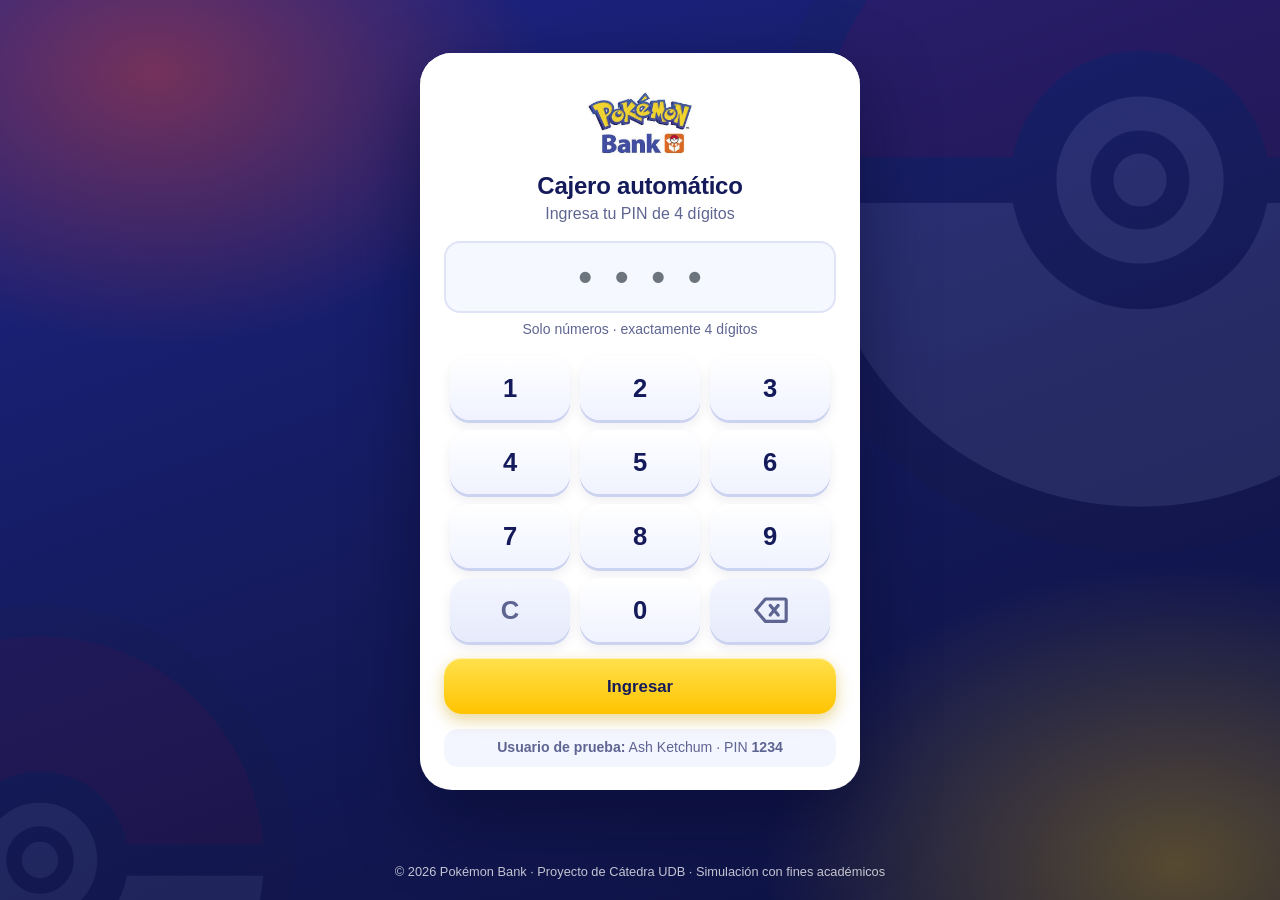
==== index.html @ ef5b15c3 "feat: estructura inicial del proyecto" ====
<!DOCTYPE html>
<html lang="es">
<head>
  <meta charset="utf-8">
  <meta name="viewport" content="width=device-width, initial-scale=1, shrink-to-fit=no, viewport-fit=cover">
  <meta name="description" content="Pokémon Bank - Simulador de cajero automático (ATM) en una sola página.">
  <meta name="theme-color" content="#161b5c">
  <title>Pokémon Bank | Cajero automático</title>

  <!-- Framework CSS: Bootstrap 4.6.2 (copia local en css/, sin depender de internet) -->
  <link rel="stylesheet" href="css/bootstrap.min.css">
  <!-- Estilos propios -->
  <link rel="stylesheet" href="css/styles.css">
  <link rel="icon" type="image/svg+xml" href="images/pokeball.svg">
</head>
<body data-view="login">

  <!-- Iconos (sprite SVG): se reutilizan con <use href="#i-..."> y heredan el color del texto -->
  <svg width="0" height="0" style="position:absolute" aria-hidden="true" focusable="false">
    <defs>
      <symbol id="i-dep" viewBox="0 0 24 24"><path d="M12 3v11M8 10l4 4 4-4"/><path d="M4 15v3a3 3 0 0 0 3 3h10a3 3 0 0 0 3-3v-3"/></symbol>
      <symbol id="i-ret" viewBox="0 0 24 24"><path d="M12 15V4M8 8l4-4 4 4"/><path d="M4 15v3a3 3 0 0 0 3 3h10a3 3 0 0 0 3-3v-3"/></symbol>
      <symbol id="i-sal" viewBox="0 0 24 24"><rect x="3" y="6" width="18" height="13" rx="3"/><path d="M3 10h18M7 15h3"/></symbol>
      <symbol id="i-pag" viewBox="0 0 24 24"><path d="M13 2 4 14h7l-1 8 9-12h-7z"/></symbol>
      <symbol id="i-luz" viewBox="0 0 24 24"><path d="M13 2 4 14h7l-1 8 9-12h-7z"/></symbol>
      <symbol id="i-net" viewBox="0 0 24 24"><path d="M2 9a15 15 0 0 1 20 0M5 12.5a10 10 0 0 1 14 0M8.5 16a5 5 0 0 1 7 0"/><circle cx="12" cy="19.5" r="1" fill="currentColor"/></symbol>
      <symbol id="i-tel" viewBox="0 0 24 24"><rect x="7" y="2" width="10" height="20" rx="2.5"/><path d="M11 18h2"/></symbol>
      <symbol id="i-agua" viewBox="0 0 24 24"><path d="M12 2.5S5 10 5 14.5a7 7 0 0 0 14 0C19 10 12 2.5 12 2.5z"/></symbol>
      <symbol id="i-home" viewBox="0 0 24 24"><path d="M3 11 12 3l9 8"/><path d="M5 10v10h5v-6h4v6h5V10"/></symbol>
      <symbol id="i-his" viewBox="0 0 24 24"><path d="M3 12a9 9 0 1 0 3-6.7L3 8"/><path d="M3 3v5h5M12 7v5l3 2"/></symbol>
      <symbol id="i-gra" viewBox="0 0 24 24"><path d="M21 12A9 9 0 1 1 12 3v9z"/><path d="M15 3.5A9 9 0 0 1 20.5 9H15z"/></symbol>
      <symbol id="i-out" viewBox="0 0 24 24"><path d="M9 4H6a2 2 0 0 0-2 2v12a2 2 0 0 0 2 2h3"/><path d="M16 8l4 4-4 4M20 12H9"/></symbol>
      <symbol id="i-back" viewBox="0 0 24 24"><path d="M19 12H5M11 6l-6 6 6 6"/></symbol>
      <symbol id="i-del" viewBox="0 0 24 24"><path d="M21 5H9l-6 7 6 7h12a1 1 0 0 0 1-1V6a1 1 0 0 0-1-1z"/><path d="m12 9 5 6m0-6-5 6"/></symbol>
      <symbol id="i-ok" viewBox="0 0 24 24"><path d="m5 12.5 4.5 4.5L19 7.5"/></symbol>
      <symbol id="i-lock" viewBox="0 0 24 24"><rect x="5" y="11" width="14" height="10" rx="2.5"/><path d="M8 11V8a4 4 0 0 1 8 0v3"/></symbol>
    </defs>
  </svg>

  <!-- =====================================================================
       APLICACIÓN DE UNA SOLA PÁGINA
       js/main.js muestra una vista según el enlace (#...) y exige el PIN.
       ===================================================================== -->

  <!-- ================= PANTALLA 1: LOGIN ================= -->
  <section id="login" class="pk-login-view" aria-label="Inicio de sesión">
    <main class="container pk-login-wrap">
      <section class="pk-login-card" aria-labelledby="titulo-login">
        <header class="pk-login-head">
          <img src="images/logo-pokemon-bank.png" alt="Logotipo de Pokémon Bank">
          <h1 id="titulo-login">Cajero automático</h1>
          <p id="login-msg">Ingresa tu PIN de 4 dígitos</p>
        </header>

        <form class="pk-login-form" id="form-login" action="#acciones" method="post" autocomplete="off" novalidate>
          <label class="sr-only" for="pin">PIN de seguridad</label>
          <input type="password" id="pin" class="form-control pk-pin" inputmode="none"
                 pattern="[0-9]{4}" minlength="4" maxlength="4" placeholder="••••"
                 autocomplete="off" required aria-describedby="pin-error ayuda-pin">
          <small id="ayuda-pin" class="pk-help">Solo números · exactamente 4 dígitos</small>
          <div id="pin-error" class="pk-error" role="alert" hidden></div>

          <div class="pk-keypad" data-for="pin" data-dot="0" aria-label="Teclado numérico"></div>

          <button type="submit" id="btn-login" class="btn pk-btn pk-btn-yellow btn-block">Ingresar</button>

          <p class="pk-demo"><strong>Usuario de prueba:</strong> Ash Ketchum · PIN <strong>1234</strong></p>
        </form>
      </section>
    </main>
    <footer class="pk-footer">© 2026 Pokémon Bank · Proyecto de Cátedra UDB · Simulación con fines académicos</footer>
  </section>

  <!-- ================= APLICACIÓN (tras iniciar sesión) ================= -->
  <div class="pk-app" id="app" hidden>

    <!-- Panel lateral (escritorio) -->
    <aside class="pk-sidebar d-none d-lg-flex" aria-label="Panel de navegación">
      <a class="pk-side-brand" href="#acciones">
        <img src="images/pokeball.svg" alt="">
        <span>Pokémon Bank</span>
      </a>
      <div class="pk-side-user">
        <div class="pk-avatar" aria-hidden="true">AK</div>
        <div><strong>Ash Ketchum</strong><small>PKB-2026-000151</small></div>
      </div>
      <nav class="pk-side-nav" aria-label="Secciones">
        <a href="#acciones" data-nav="acciones"><svg class="pk-i"><use href="#i-home"/></svg>Inicio</a>
        <a href="#historial" data-nav="historial"><svg class="pk-i"><use href="#i-his"/></svg>Historial</a>
        <a href="#grafico" data-nav="grafico"><svg class="pk-i"><use href="#i-gra"/></svg>Gráfico</a>
        <a href="#login" class="pk-side-exit"><svg class="pk-i"><use href="#i-out"/></svg>Salir</a>
      </nav>
    </aside>

    <!-- Barra superior (móvil y tableta) -->
    <header class="pk-topbar d-flex d-lg-none">
      <img src="images/pokeball.svg" alt="">
      <div><strong>Ash Ketchum</strong><small>PKB-2026-000151</small></div>
    </header>

    <!-- ===== Contenido ===== -->
    <main class="pk-content">

      <!-- PANTALLA 2: ACCIONES -->
      <section id="acciones" class="view" aria-labelledby="t-acciones">
        <article class="pk-hero" aria-label="Datos de la cuenta">
          <div class="pk-hero-top">
            <span class="pk-chip-card" aria-hidden="true"></span>
            <span class="pk-hero-tag">Cuenta de ahorro</span>
          </div>
          <small>Bienvenido a tu cajero</small>
          <h1 id="t-acciones">Ash Ketchum</h1>
          <div class="pk-acct">N.º de cuenta <span>PKB-2026-000151</span></div>
        </article>

        <h2 class="pk-h2">¿Qué deseas hacer?</h2>
        <section class="row pk-grid" aria-label="Transacciones disponibles">
          <div class="col-6 col-lg-3">
            <a class="pk-tile t-dep" href="#deposito"><span class="pk-tile-ico"><svg class="pk-i"><use href="#i-dep"/></svg></span><b>Depositar</b><small>Agrega dinero</small></a>
          </div>
          <div class="col-6 col-lg-3">
            <a class="pk-tile t-ret" href="#retiro"><span class="pk-tile-ico"><svg class="pk-i"><use href="#i-ret"/></svg></span><b>Retirar</b><small>Efectivo al instante</small></a>
          </div>
          <div class="col-6 col-lg-3">
            <a class="pk-tile t-sal" href="#saldo" data-consulta><span class="pk-tile-ico"><svg class="pk-i"><use href="#i-sal"/></svg></span><b>Mi saldo</b><small>Dinero disponible</small></a>
          </div>
          <div class="col-6 col-lg-3">
            <a class="pk-tile t-pag" href="#servicios"><span class="pk-tile-ico"><svg class="pk-i"><use href="#i-pag"/></svg></span><b>Pagar servicios</b><small>Luz, agua, internet…</small></a>
          </div>
        </section>

        <section class="pk-quick card" aria-label="Retiro rápido">
          <div class="pk-quick-head"><b>Retiro rápido</b><small>Un toque y confirmas</small></div>
          <div class="pk-quick-btns">
            <button type="button" class="btn pk-pill" data-rapido="20">$20</button>
            <button type="button" class="btn pk-pill" data-rapido="40">$40</button>
            <button type="button" class="btn pk-pill" data-rapido="100">$100</button>
          </div>
        </section>

        <a class="pk-last card" href="#historial" id="ultimo" aria-label="Ver historial de transacciones"></a>

        <div class="text-center mt-4 d-none d-lg-block">
          <a class="btn pk-btn pk-btn-danger" href="#login">Salir de la sesión</a>
        </div>
      </section>

      <!-- PANTALLA: DEPÓSITO -->
      <section id="deposito" class="view" aria-labelledby="t-deposito">
        <header class="pk-flow-head t-dep">
          <a href="#acciones" class="pk-back" aria-label="Volver al inicio"><svg class="pk-i"><use href="#i-back"/></svg></a>
          <span class="pk-tile-ico"><svg class="pk-i"><use href="#i-dep"/></svg></span>
          <div><h1 id="t-deposito">Depósito</h1><p>¿Cuánto deseas depositar?</p></div>
        </header>
        <form class="pk-flow-body" id="form-deposito" action="#acciones" method="post" novalidate>
          <label class="pk-label" for="monto-deposito">Monto a depositar</label>
          <div class="pk-display"><span>$</span>
            <input type="text" id="monto-deposito" name="monto" class="form-control" inputmode="none" autocomplete="off"
                   pattern="[0-9]{1,4}(\.[0-9]{1,2})?" placeholder="0.00" required aria-describedby="ayuda-dep">
          </div>
          <small id="ayuda-dep" class="pk-help pk-help-left">Máximo por operación: $5,000.00</small>
          <div class="pk-add" aria-label="Sumar monto rápido">
            <button type="button" class="btn pk-pill" data-suma="20">+ $20</button>
            <button type="button" class="btn pk-pill" data-suma="50">+ $50</button>
            <button type="button" class="btn pk-pill" data-suma="100">+ $100</button>
            <button type="button" class="btn pk-pill" data-suma="500">+ $500</button>
          </div>
          <div class="pk-keypad" data-for="monto-deposito" aria-label="Teclado numérico"></div>
          <div class="pk-flow-foot">
            <a href="#acciones" class="btn pk-btn pk-btn-light">Cancelar</a>
            <button type="submit" class="btn pk-btn pk-btn-primary">Continuar</button>
          </div>
        </form>
      </section>

      <!-- PANTALLA: RETIRO -->
      <section id="retiro" class="view" aria-labelledby="t-retiro">
        <header class="pk-flow-head t-ret">
          <a href="#acciones" class="pk-back" aria-label="Volver al inicio"><svg class="pk-i"><use href="#i-back"/></svg></a>
          <span class="pk-tile-ico"><svg class="pk-i"><use href="#i-ret"/></svg></span>
          <div><h1 id="t-retiro">Retiro</h1><p>Toca el monto que necesitas</p></div>
        </header>
        <form class="pk-flow-body" id="form-retiro" action="#acciones" method="post" novalidate>
          <div class="pk-amounts" role="group" aria-label="Montos rápidos">
            <button type="button" class="btn pk-amount-btn" data-rapido="20">$20</button>
            <button type="button" class="btn pk-amount-btn" data-rapido="40">$40</button>
            <button type="button" class="btn pk-amount-btn" data-rapido="60">$60</button>
            <button type="button" class="btn pk-amount-btn" data-rapido="100">$100</button>
            <button type="button" class="btn pk-amount-btn" data-rapido="200">$200</button>
            <button type="button" class="btn pk-amount-btn" data-rapido="500">$500</button>
          </div>
          <p class="pk-limit">Disponible hoy para retirar: <b id="disp-hoy">$500.00</b> <span>(límite diario $500.00)</span></p>

          <button type="button" class="btn pk-btn pk-btn-light btn-block" id="btn-otro" aria-expanded="false" aria-controls="otro-monto">Otro monto</button>
          <div id="otro-monto" hidden>
            <label class="pk-label" for="monto-retiro">Escribe el monto</label>
            <div class="pk-display"><span>$</span>
              <input type="text" id="monto-retiro" name="monto" class="form-control" inputmode="none" autocomplete="off"
                     pattern="[0-9]{1,3}" placeholder="0" aria-describedby="ayuda-ret">
            </div>
            <small id="ayuda-ret" class="pk-help pk-help-left">Múltiplos de $5</small>
            <div class="pk-keypad" data-for="monto-retiro" data-dot="0" aria-label="Teclado numérico"></div>
            <div class="pk-flow-foot">
              <a href="#acciones" class="btn pk-btn pk-btn-light">Cancelar</a>
              <button type="submit" class="btn pk-btn pk-btn-primary">Continuar</button>
            </div>
          </div>
          <div class="pk-flow-foot" id="foot-ret">
            <a href="#acciones" class="btn pk-btn pk-btn-light btn-block">Cancelar</a>
          </div>
        </form>
      </section>

      <!-- PANTALLA: CONSULTA DE SALDO -->
      <section id="saldo" class="view" aria-labelledby="t-saldo">
        <header class="pk-flow-head t-sal">
          <a href="#acciones" class="pk-back" aria-label="Volver al inicio"><svg class="pk-i"><use href="#i-back"/></svg></a>
          <span class="pk-tile-ico"><svg class="pk-i"><use href="#i-sal"/></svg></span>
          <div><h1 id="t-saldo">Consulta de saldo</h1><p>Tu dinero disponible</p></div>
        </header>
        <div class="pk-flow-body">
          <div class="pk-balance">
            <small>Saldo disponible</small>
            <div class="pk-amount" data-saldo></div>
          </div>
          <ul class="pk-info-list">
            <li><span>Titular</span><span>Ash Ketchum</span></li>
            <li><span>N.º de cuenta</span><span>PKB-2026-000151</span></li>
            <li><span>Tipo de cuenta</span><span>Ahorro</span></li>
            <li><span>Fecha de consulta</span><span id="fecha-saldo"></span></li>
          </ul>
          <div class="pk-flow-foot"><a href="#acciones" class="btn pk-btn pk-btn-primary btn-block">Aceptar</a></div>
        </div>
      </section>

      <!-- PANTALLA: PAGO DE SERVICIOS -->
      <section id="servicios" class="view" aria-labelledby="t-servicios">
        <header class="pk-flow-head t-pag">
          <a href="#acciones" class="pk-back" aria-label="Volver al inicio"><svg class="pk-i"><use href="#i-back"/></svg></a>
          <span class="pk-tile-ico"><svg class="pk-i"><use href="#i-pag"/></svg></span>
          <div><h1 id="t-servicios">Pago de servicios</h1><p>Elige qué deseas pagar</p></div>
        </header>
        <form class="pk-flow-body" id="form-servicios" action="#acciones" method="post" novalidate>
          <div class="pk-services" role="radiogroup" aria-label="Servicio">
            <input type="radio" name="servicio" id="s-luz" value="energia"><label for="s-luz"><svg class="pk-i"><use href="#i-luz"/></svg>Energía eléctrica</label>
            <input type="radio" name="servicio" id="s-net" value="internet"><label for="s-net"><svg class="pk-i"><use href="#i-net"/></svg>Internet</label>
            <input type="radio" name="servicio" id="s-tel" value="telefonia"><label for="s-tel"><svg class="pk-i"><use href="#i-tel"/></svg>Telefonía</label>
            <input type="radio" name="servicio" id="s-agua" value="agua"><label for="s-agua"><svg class="pk-i"><use href="#i-agua"/></svg>Agua potable</label>
          </div>

          <div class="row">
            <div class="col-md-6">
              <label class="pk-label" for="contrato">N.º de contrato o cliente</label>
              <input type="text" id="contrato" name="contrato" class="form-control pk-input" inputmode="none" maxlength="12"
                     pattern="[0-9]{6,12}" placeholder="Ej. 123456789" autocomplete="off" data-pad aria-describedby="ayuda-con">
              <small id="ayuda-con" class="pk-help pk-help-left">Entre 6 y 12 dígitos</small>
            </div>
            <div class="col-md-6">
              <label class="pk-label" for="monto-servicio">Monto a pagar</label>
              <div class="pk-display pk-display-sm"><span>$</span>
                <input type="text" id="monto-servicio" name="monto" class="form-control" inputmode="none" autocomplete="off"
                       pattern="[0-9]{1,4}(\.[0-9]{1,2})?" placeholder="0.00" data-pad>
              </div>
            </div>
          </div>

          <div class="pk-keypad" id="pad-servicios" data-for="contrato" aria-label="Teclado numérico"></div>
          <div class="pk-flow-foot">
            <a href="#acciones" class="btn pk-btn pk-btn-light">Cancelar</a>
            <button type="submit" class="btn pk-btn pk-btn-primary">Continuar</button>
          </div>
        </form>
      </section>

      <!-- PANTALLA 3: HISTORIAL -->
      <section id="historial" class="view" aria-labelledby="t-historial">
        <header class="mb-3">
          <h1 id="t-historial" class="pk-title">Historial de transacciones</h1>
          <p class="text-muted mb-0">Todas las operaciones de tu cuenta, de la más reciente a la más antigua</p>
        </header>

        <section class="row pk-stats" aria-label="Resumen por tipo de transacción">
          <div class="col-6 col-md-3"><div class="pk-stat dep"><small>Depósitos</small><strong>$0.00</strong><span>0 transacciones</span></div></div>
          <div class="col-6 col-md-3"><div class="pk-stat ret"><small>Retiros</small><strong>$0.00</strong><span>0 transacciones</span></div></div>
          <div class="col-6 col-md-3"><div class="pk-stat pag"><small>Pago de servicios</small><strong>$0.00</strong><span>0 transacciones</span></div></div>
          <div class="col-6 col-md-3"><div class="pk-stat sal"><small>Consultas de saldo</small><strong>0</strong><span>Sin movimiento de dinero</span></div></div>
        </section>

        <section class="card pk-panel" aria-label="Listado de transacciones">
          <div class="pk-filters" role="group" aria-label="Filtrar por tipo">
            <button type="button" class="btn pk-pill active" data-filtro="all" aria-pressed="true">Todas</button>
            <button type="button" class="btn pk-pill" data-filtro="dep" aria-pressed="false">Depósitos</button>
            <button type="button" class="btn pk-pill" data-filtro="ret" aria-pressed="false">Retiros</button>
            <button type="button" class="btn pk-pill" data-filtro="pag" aria-pressed="false">Servicios</button>
            <button type="button" class="btn pk-pill" data-filtro="sal" aria-pressed="false">Consultas</button>
          </div>
          <ul class="pk-txlist" id="lista-tx" aria-live="polite"></ul>
          <button type="button" class="btn pk-btn pk-btn-light btn-block" id="btn-mas" hidden>Ver más</button>
        </section>

        <div class="pk-actions">
          <button type="button" id="btn-reset" class="btn pk-btn pk-btn-light">Restablecer datos de prueba</button>
          <a class="btn pk-btn pk-btn-primary" href="#grafico">Ver gráfico</a>
        </div>
      </section>

      <!-- PANTALLA 4: GRÁFICO -->
      <section id="grafico" class="view" aria-labelledby="t-grafico">
        <header class="mb-3">
          <h1 id="t-grafico" class="pk-title">Análisis de transacciones</h1>
          <p class="text-muted mb-0">Tus operaciones por tipo</p>
        </header>

        <div class="row">
          <div class="col-lg-6 mb-3">
            <section class="card pk-panel h-100" aria-labelledby="g1">
              <h2 id="g1" class="pk-h2">Transacciones por tipo</h2>
              <div class="pk-donut-wrap">
                <div class="pk-donut" data-total="0" role="img" aria-label="Gráfico de dona"></div>
                <ul class="pk-legend">
                  <li><i class="c-dep"></i> Depósitos <em></em></li>
                  <li><i class="c-ret"></i> Retiros <em></em></li>
                  <li><i class="c-pag"></i> Pago de servicios <em></em></li>
                  <li><i class="c-sal"></i> Consultas de saldo <em></em></li>
                </ul>
              </div>
            </section>
          </div>

          <div class="col-lg-6 mb-3">
            <section class="card pk-panel h-100" aria-labelledby="g2">
              <h2 id="g2" class="pk-h2">Monto acumulado por tipo</h2>
              <div class="pk-bar-row"><div class="pk-bar-label"><span>Depósitos</span><span></span></div><div class="pk-bar-track"><div class="pk-bar-fill dep"></div></div></div>
              <div class="pk-bar-row"><div class="pk-bar-label"><span>Retiros</span><span></span></div><div class="pk-bar-track"><div class="pk-bar-fill ret"></div></div></div>
              <div class="pk-bar-row"><div class="pk-bar-label"><span>Pago de servicios</span><span></span></div><div class="pk-bar-track"><div class="pk-bar-fill pag"></div></div></div>
              <ul class="pk-info-list mb-0" id="resumen-graf">
                <li><span>Total ingresado</span><span class="pk-in"></span></li>
                <li><span>Total egresado</span><span class="pk-out"></span></li>
                <li><span>Saldo actual</span><span></span></li>
              </ul>
            </section>
          </div>
        </div>
      </section>

      <footer class="pk-footer">© 2026 Pokémon Bank · Proyecto de Cátedra UDB · Simulación con fines académicos</footer>
    </main>

    <!-- Barra inferior tipo kiosco (móvil y tableta) -->
    <nav class="pk-tabbar d-lg-none" aria-label="Secciones">
      <a href="#acciones" data-nav="acciones"><span class="pk-tab-ico"><svg class="pk-i"><use href="#i-home"/></svg></span><em>Inicio</em></a>
      <a href="#historial" data-nav="historial"><span class="pk-tab-ico"><svg class="pk-i"><use href="#i-his"/></svg></span><em>Historial</em></a>
      <a href="#grafico" data-nav="grafico"><span class="pk-tab-ico"><svg class="pk-i"><use href="#i-gra"/></svg></span><em>Gráfico</em></a>
      <a href="#login" class="pk-tab-exit"><span class="pk-tab-ico"><svg class="pk-i"><use href="#i-out"/></svg></span><em>Salir</em></a>
    </nav>
  </div>

  <!-- Confirmación y comprobante -->
  <div id="pk-sheet" class="pk-sheet" role="dialog" aria-modal="true" aria-live="assertive" hidden>
    <div class="pk-sheet-card" id="pk-sheet-body"></div>
  </div>

  <div id="pk-toast" class="pk-toast" role="status" aria-live="polite"></div>

  <script src="js/main.js"></script>
</body>
</html>
---- css/styles.css ----
/* ==========================================================================
   Pokémon Bank - Simulador de Cajero Automático (ATM)
   Universidad Don Bosco - Lenguajes Interpretados en el Cliente
   Proyecto de Cátedra (HTML5 + CSS3 + Bootstrap 4)

   Bootstrap 4 aporta la rejilla responsive (container, row, col-*), los
   botones (btn), tarjetas (card), formularios (form-control) y utilidades
   (d-flex, d-lg-none...). Aquí se define la identidad visual de la marca:
   interfaz estilo kiosco con botones grandes, teclado en pantalla y barra
   inferior en móviles.
   ========================================================================== */

/* ---------- 1. Variables de diseño ---------- */
:root {
  --pk-navy: #141a5a;
  --pk-indigo: #232f9a;
  --pk-blue: #3d5bd9;
  --pk-yellow: #ffcb05;
  --pk-gold: #c79a00;
  --pk-red: #e0442f;
  --pk-bg: #eef1fb;
  --pk-surface: #ffffff;
  --pk-text: #1b2050;
  --pk-muted: #5e6591;
  --pk-line: #dfe3f6;

  /* Un color por tipo de transacción (tiles, historial y gráficos) */
  --c-dep: #12a874;
  --c-ret: #e0442f;
  --c-pag: #3d5bd9;
  --c-sal: #f59e0b;
  --g-dep: linear-gradient(145deg, #14b583 0%, #0a7d58 100%);
  --g-ret: linear-gradient(145deg, #f0604a 0%, #b8260f 100%);
  --g-pag: linear-gradient(145deg, #5373f0 0%, #2a3db5 100%);
  --g-sal: linear-gradient(145deg, #ffc233 0%, #f08a0a 100%);
  --g-brand: linear-gradient(160deg, #1d2486 0%, #141a5a 55%, #0d1140 100%);

  --pk-radius: 24px;
  --pk-shadow: 0 1px 2px rgba(20, 26, 90, .06), 0 10px 28px rgba(20, 26, 90, .10);
}

/* ---------- 2. Base ---------- */
*, *::before, *::after { box-sizing: border-box; }
html { scroll-behavior: smooth; }

body {
  margin: 0;
  font-family: "Segoe UI", Roboto, "Helvetica Neue", Arial, sans-serif;
  color: var(--pk-text);
  background:
    radial-gradient(900px 500px at 100% -10%, rgba(255, 203, 5, .16), transparent 60%),
    radial-gradient(800px 500px at -10% 110%, rgba(61, 91, 217, .14), transparent 60%),
    var(--pk-bg);
  min-height: 100vh;
  font-variant-numeric: tabular-nums;
  -webkit-tap-highlight-color: transparent;
}

h1, h2, h3, h4, h5, h6 { color: var(--pk-navy); font-weight: 800; letter-spacing: -.01em; }
a { color: var(--pk-blue); }
a:hover { color: var(--pk-navy); }
button { cursor: pointer; }

:focus-visible { outline: 3px solid var(--pk-yellow); outline-offset: 2px; box-shadow: 0 0 0 5px rgba(20, 26, 90, .55); }

.pk-i { width: 1.5em; height: 1.5em; fill: none; stroke: currentColor; stroke-width: 2; stroke-linecap: round; stroke-linejoin: round; flex: none; }
.pk-in { color: #0a7d58; }
.pk-out { color: #c0321f; }
.pk-zero { color: var(--pk-muted); }
.pk-title { font-size: 1.6rem; margin-bottom: .15rem; }
.pk-h2 { font-size: 1.1rem; margin: 1.5rem 0 .8rem; }

/* ---------- 3. Botones (sobre .btn de Bootstrap) ---------- */
.pk-btn {
  min-height: 56px; padding: .6rem 1.5rem;
  display: inline-flex; align-items: center; justify-content: center; gap: .5rem;
  border: 0; border-radius: 18px;
  font-size: 1.05rem; font-weight: 700; text-decoration: none;
  transition: transform .12s, box-shadow .12s, filter .12s;
}
.pk-btn:hover { transform: translateY(-2px); text-decoration: none; }
.pk-btn:active { transform: scale(.97); }
.pk-btn-block { display: flex; width: 100%; }
.pk-btn-primary { color: #fff; background: var(--g-pag); box-shadow: 0 6px 16px rgba(42, 61, 181, .35), inset 0 1px 0 rgba(255, 255, 255, .3); }
.pk-btn-primary:hover { color: #fff; filter: brightness(1.08); }
.pk-btn-yellow { color: var(--pk-navy); background: linear-gradient(180deg, #ffe14d, #ffc400); box-shadow: 0 6px 16px rgba(199, 154, 0, .4), inset 0 1px 0 rgba(255, 255, 255, .6); }
.pk-btn-yellow:hover { color: var(--pk-navy); filter: brightness(1.04); }
.pk-btn-danger { color: #fff; background: var(--g-ret); box-shadow: 0 6px 16px rgba(184, 38, 15, .3), inset 0 1px 0 rgba(255, 255, 255, .25); }
.pk-btn-danger:hover { color: #fff; filter: brightness(1.08); }
.pk-btn-light { color: var(--pk-navy); background: #fff; border: 2px solid var(--pk-line); }
.pk-btn-light:hover { color: var(--pk-navy); border-color: var(--pk-blue); }
.pk-btn:disabled { opacity: .5; transform: none; }

/* Botón en forma de píldora (filtros, atajos) */
.pk-pill {
  min-height: 46px; padding: .4rem 1.1rem; border-radius: 999px;
  color: var(--pk-navy); font-weight: 700; background: #fff; border: 2px solid var(--pk-line);
  transition: background .15s, border-color .15s, transform .1s;
}
.pk-pill:hover { border-color: var(--pk-blue); }
.pk-pill:active { transform: scale(.96); }
.pk-pill.active { background: linear-gradient(180deg, #ffe14d, #ffc400); border-color: var(--pk-gold); }

/* ---------- 4. Formularios y teclado en pantalla ---------- */
.pk-label { display: block; margin: 1rem 0 .35rem; font-size: .8rem; font-weight: 800; letter-spacing: .06em; text-transform: uppercase; color: var(--pk-muted); }
.pk-field { margin-bottom: 1rem; }
.pk-help { display: block; margin: .4rem 0 0; text-align: center; color: var(--pk-muted); }
.pk-help-left { text-align: left; }
.pk-error { margin-top: .75rem; padding: .65rem .9rem; border-radius: 14px; text-align: center; font-weight: 700; color: #9a1f0d; background: #ffe9e5; border: 1px solid #f6b9ae; }
.form-control { height: 56px; border: 2px solid var(--pk-line); border-radius: 16px; background: #f6f8ff; font-size: 1.1rem; }
.form-control:focus { background: #fff; border-color: var(--pk-blue); box-shadow: 0 0 0 4px rgba(61, 91, 217, .2); }
.pk-input { letter-spacing: .08em; }

.pk-pin { height: 72px; text-align: center; font-size: 2.4rem; font-weight: 800; letter-spacing: .6em; text-indent: .6em; }

/* Monto grande */
.pk-display { display: flex; align-items: center; gap: .4rem; padding: .35rem 1.2rem; border-radius: 22px; background: linear-gradient(180deg, #f6f8ff, #eaeefc); border: 2px solid var(--pk-line); }
.pk-display span { font-size: 2rem; font-weight: 800; color: var(--pk-blue); }
.pk-display .form-control { height: 72px; border: 0; background: transparent; box-shadow: none; padding: 0; font-size: 2.8rem; font-weight: 800; color: var(--pk-navy); }
.pk-display:focus-within { border-color: var(--pk-blue); box-shadow: 0 0 0 4px rgba(61, 91, 217, .2); }
.pk-display-sm .form-control { height: 56px; font-size: 1.8rem; }
.pk-display-sm { padding: .1rem 1rem; border-radius: 16px; }
.pk-display-sm span { font-size: 1.4rem; }

.pk-keypad { display: grid; grid-template-columns: repeat(3, 1fr); gap: 10px; max-width: 380px; margin: 1.2rem auto; }
.pk-key {
  height: 64px; display: flex; align-items: center; justify-content: center;
  border: 0; border-radius: 20px; background: linear-gradient(180deg, #fff, #f0f3ff);
  font-size: 1.6rem; font-weight: 800; color: var(--pk-navy);
  box-shadow: 0 3px 0 #ccd3f0, 0 6px 12px rgba(20, 26, 90, .08);
  transition: transform .08s, box-shadow .08s;
}
.pk-key:active { transform: translateY(3px); box-shadow: 0 0 0 #ccd3f0; background: #e4e9fd; }
.pk-key-aux { color: var(--pk-muted); background: linear-gradient(180deg, #f4f6ff, #e6eafb); }
.pk-key:disabled { opacity: .45; }

/* ---------- 5. Login ---------- */
.pk-login-view {
  min-height: 100vh; display: flex; flex-direction: column; position: relative; overflow: hidden;
  background:
    radial-gradient(600px 420px at 12% 8%, rgba(224, 68, 47, .45), transparent 65%),
    radial-gradient(640px 460px at 92% 96%, rgba(255, 203, 5, .30), transparent 65%),
    var(--g-brand);
}
.pk-login-view::before {   /* Pokébola gigante de fondo */
  content: ""; position: absolute; width: 760px; height: 760px; right: -240px; top: -200px;
  background: url("../images/pokeball.svg") center/contain no-repeat; opacity: .08; pointer-events: none;
}
.pk-login-view::after {
  content: ""; position: absolute; width: 520px; height: 520px; left: -220px; bottom: -220px;
  background: url("../images/pokeball.svg") center/contain no-repeat; opacity: .06; pointer-events: none;
}
.pk-login-wrap { flex: 1 0 auto; display: flex; align-items: center; justify-content: center; padding: 1.5rem 1rem; position: relative; z-index: 1; }
.pk-login-card {
  width: 100%; max-width: 440px; padding: 1.5rem 1.5rem 1.4rem; border-radius: 32px;
  background: #fff; box-shadow: 0 30px 70px rgba(5, 8, 40, .5), inset 0 1px 0 #fff;
}
.pk-login-head { text-align: center; }
.pk-login-head img { width: 170px; max-width: 55%; mix-blend-mode: multiply; }
.pk-login-head h1 { margin: .2rem 0 .1rem; font-size: 1.5rem; }
.pk-login-head p { margin: 0 0 .9rem; color: var(--pk-muted); }
.pk-login-form .pk-keypad { margin: 1rem auto; }
.pk-demo { margin: .9rem 0 0; padding: .55rem .8rem; border-radius: 14px; text-align: center; font-size: .88rem; color: var(--pk-muted); background: #f3f5ff; }
.pk-login-view .pk-footer { color: rgba(255, 255, 255, .75); position: relative; z-index: 1; }
.pk-footer { padding: 1.2rem 1rem; text-align: center; font-size: .8rem; color: var(--pk-muted); }

/* ---------- 6. Estructura de la aplicación ---------- */
.pk-app { min-height: 100vh; display: grid; grid-template-columns: 1fr; grid-template-rows: auto 1fr; }
.pk-app[hidden] { display: none; }

.pk-sidebar {
  position: sticky; top: 0; height: 100vh; flex-direction: column; gap: 1.4rem; padding: 1.5rem 1.1rem;
  background:
    radial-gradient(260px 260px at 0% 100%, rgba(224, 68, 47, .35), transparent 70%),
    var(--g-brand);
  color: #fff; overflow: hidden;
}
.pk-sidebar::after { content: ""; position: absolute; width: 300px; height: 300px; right: -130px; bottom: -90px; background: url("../images/pokeball.svg") center/contain no-repeat; opacity: .08; pointer-events: none; }
.pk-side-brand { display: flex; align-items: center; gap: .7rem; padding: 0 .4rem; color: #fff; font-size: 1.25rem; font-weight: 800; text-decoration: none; }
.pk-side-brand:hover { color: #fff; }
.pk-side-brand img { width: 38px; height: 38px; }
.pk-side-user { display: flex; align-items: center; gap: .75rem; padding: .8rem; border-radius: 20px; background: rgba(255, 255, 255, .09); border: 1px solid rgba(255, 255, 255, .12); }
.pk-side-user strong, .pk-topbar strong { display: block; line-height: 1.15; }
.pk-side-user small, .pk-topbar small { display: block; opacity: .75; font-size: .78rem; }
.pk-avatar { width: 44px; height: 44px; border-radius: 50%; display: grid; place-items: center; font-weight: 800; color: var(--pk-navy); background: linear-gradient(180deg, #ffe14d, #ffc400); flex: none; }
.pk-side-nav { display: flex; flex-direction: column; gap: .4rem; position: relative; z-index: 1; }
.pk-side-nav a { display: flex; align-items: center; gap: .8rem; padding: .85rem 1rem; border-radius: 16px; color: rgba(255, 255, 255, .88); font-weight: 700; text-decoration: none; transition: background .15s; }
.pk-side-nav a:hover { background: rgba(255, 255, 255, .12); color: #fff; }
.pk-side-nav a.active { color: var(--pk-navy); background: linear-gradient(180deg, #ffe14d, #ffc400); box-shadow: 0 6px 16px rgba(0, 0, 0, .25); }
.pk-side-exit { margin-top: .8rem; background: rgba(224, 68, 47, .28); }

.pk-content { grid-column: 1; min-width: 0; padding: 1.2rem 1rem 7.5rem; max-width: 1100px; width: 100%; margin: 0 auto; }
.view { animation: pk-in .28s ease-out; }
@keyframes pk-in { from { opacity: 0; transform: translateY(10px); } to { opacity: 1; transform: none; } }

/* Barra superior móvil */
.pk-topbar { position: sticky; top: 0; z-index: 20; align-items: center; gap: .7rem; padding: .7rem 1rem; color: #fff; background: var(--g-brand); box-shadow: 0 4px 16px rgba(20, 26, 90, .3); }
.pk-topbar img { width: 34px; height: 34px; }

/* ---------- 7. Barra inferior tipo kiosco (móvil/tableta) ---------- */
.pk-tabbar {
  position: fixed; left: 0; right: 0; bottom: 0; z-index: 30; display: flex; justify-content: space-around; align-items: flex-end;
  padding: .55rem .6rem calc(.55rem + env(safe-area-inset-bottom)); min-height: 74px;
  background: #fff; border-radius: 28px 28px 0 0; box-shadow: 0 -8px 28px rgba(20, 26, 90, .16);
}
.pk-tabbar a { flex: 1; display: flex; flex-direction: column; align-items: center; gap: .15rem; color: var(--pk-muted); font-size: .72rem; font-weight: 700; text-decoration: none; position: relative; }
.pk-tabbar em { font-style: normal; }
.pk-tab-ico { width: 46px; height: 46px; border-radius: 50%; display: grid; place-items: center; transition: transform .25s cubic-bezier(.3, 1.6, .5, 1), background .2s; }
.pk-tabbar a.active { color: var(--pk-navy); }
.pk-tabbar a.active .pk-tab-ico {
  transform: translateY(-22px); color: #fff; background: var(--g-pag);
  box-shadow: 0 0 0 7px var(--pk-bg), 0 10px 18px rgba(42, 61, 181, .45);
}
.pk-tabbar a.active em { transform: translateY(-18px); }
.pk-tabbar em { transition: transform .25s; }
.pk-tab-exit { color: #b8260f !important; }
body[data-flow="1"] .pk-tabbar { display: none !important; }
body[data-flow="1"] .pk-content { padding-bottom: 2rem; }

/* ---------- 8. Pantalla de acciones ---------- */
.pk-hero {
  position: relative; overflow: hidden; padding: 1.3rem 1.4rem 1.4rem; border-radius: 28px; color: #fff;
  background:
    radial-gradient(220px 220px at 100% 0%, rgba(255, 203, 5, .35), transparent 70%),
    linear-gradient(135deg, #3149d8 0%, #1d2486 55%, #141a5a 100%);
  box-shadow: 0 18px 36px rgba(20, 26, 90, .32), inset 0 1px 0 rgba(255, 255, 255, .25);
}
.pk-hero::before { content: ""; position: absolute; right: -50px; bottom: -70px; width: 240px; height: 240px; background: url("../images/pokeball.svg") center/contain no-repeat; opacity: .18; }
.pk-hero::after { content: ""; position: absolute; inset: 0; background: linear-gradient(115deg, transparent 40%, rgba(255, 255, 255, .12) 50%, transparent 60%); pointer-events: none; }
.pk-hero-top { display: flex; justify-content: space-between; align-items: center; margin-bottom: 1.1rem; position: relative; z-index: 1; }
.pk-chip-card { width: 46px; height: 34px; border-radius: 8px; background: linear-gradient(135deg, #ffe680, #c79a00); box-shadow: inset 0 0 0 2px rgba(0, 0, 0, .12); }
.pk-hero-tag { padding: .25rem .75rem; border-radius: 999px; font-size: .75rem; font-weight: 700; background: rgba(255, 255, 255, .18); }
.pk-hero small { display: block; opacity: .8; position: relative; z-index: 1; }
.pk-hero h1 { margin: .1rem 0 .4rem; color: #fff; font-size: 1.9rem; position: relative; z-index: 1; }
.pk-acct { font-size: .9rem; opacity: .9; position: relative; z-index: 1; }
.pk-acct span { margin-left: .3rem; font-weight: 800; letter-spacing: .08em; }

.pk-grid { margin-left: -7px; margin-right: -7px; }
.pk-grid > [class*="col-"] { padding: 7px; }
.pk-tile {
  position: relative; overflow: hidden; display: flex; flex-direction: column; justify-content: flex-end; height: 100%; min-height: 168px; padding: 1.1rem;
  border-radius: var(--pk-radius); color: #fff; text-decoration: none; box-shadow: 0 12px 24px rgba(20, 26, 90, .22), inset 0 1px 0 rgba(255, 255, 255, .35);
  transition: transform .15s, box-shadow .15s;
}
.pk-tile::before { content: ""; position: absolute; right: -40px; top: -40px; width: 150px; height: 150px; border-radius: 50%; background: rgba(255, 255, 255, .14); }
.pk-tile:hover { color: #fff; transform: translateY(-4px); }
.pk-tile:active { transform: scale(.97); }
.pk-tile b { font-size: 1.2rem; line-height: 1.15; position: relative; }
.pk-tile small { opacity: .88; position: relative; }
.pk-tile-ico { width: 54px; height: 54px; margin-bottom: auto; display: grid; place-items: center; border-radius: 18px; background: rgba(255, 255, 255, .22); box-shadow: inset 0 1px 0 rgba(255, 255, 255, .35); position: relative; flex: none; }
.pk-tile-ico .pk-i { width: 28px; height: 28px; }
.pk-tile.t-dep, .pk-flow-head.t-dep { background: var(--g-dep); }
.pk-tile.t-ret, .pk-flow-head.t-ret { background: var(--g-ret); }
.pk-tile.t-pag, .pk-flow-head.t-pag { background: var(--g-pag); }
.pk-tile.t-sal, .pk-flow-head.t-sal { background: var(--g-sal); }
.pk-tile.t-sal, .pk-tile.t-sal:hover, .pk-flow-head.t-sal, .pk-flow-head.t-sal h1, .pk-flow-head.t-sal p { color: #3a2300; }

.pk-quick, .pk-last { margin-top: .8rem; padding: 1rem 1.2rem; border: 0; border-radius: var(--pk-radius); box-shadow: var(--pk-shadow); flex-direction: row; align-items: center; gap: 1rem; flex-wrap: wrap; }
.pk-quick-head { flex: 1 1 140px; }
.pk-quick-head b { display: block; color: var(--pk-navy); }
.pk-quick-head small { color: var(--pk-muted); }
.pk-quick-btns { display: flex; gap: .5rem; }
.pk-last { color: var(--pk-text); text-decoration: none; flex-wrap: nowrap; transition: transform .15s; }
.pk-last:hover { color: var(--pk-text); transform: translateY(-2px); text-decoration: none; }

/* ---------- 9. Pantallas de transacción (flujos) ---------- */
.pk-flow-head, .pk-flow-body { max-width: 720px; margin-left: auto; margin-right: auto; }
.pk-flow-head { display: flex; align-items: center; gap: .9rem; padding: 1rem 1.1rem; border-radius: var(--pk-radius); color: #fff; box-shadow: 0 12px 24px rgba(20, 26, 90, .2); }
.pk-flow-head h1 { margin: 0; color: inherit; font-size: 1.4rem; }
.pk-flow-head p { margin: 0; opacity: .9; }
.pk-flow-head .pk-tile-ico { margin: 0; width: 48px; height: 48px; }
.pk-back { width: 46px; height: 46px; display: grid; place-items: center; flex: none; border-radius: 50%; color: inherit; background: rgba(255, 255, 255, .25); text-decoration: none; }
.pk-back:hover { color: inherit; background: rgba(255, 255, 255, .4); }
.pk-flow-body { margin-top: .9rem; padding: 1.2rem; border-radius: var(--pk-radius); background: #fff; box-shadow: var(--pk-shadow); }
.pk-flow-foot { display: flex; gap: .7rem; margin-top: 1.1rem; }
.pk-flow-foot > * { flex: 1; }
.pk-flow-foot[hidden] { display: none; }

.pk-add { display: flex; gap: .5rem; flex-wrap: wrap; margin-top: .9rem; }
.pk-add .pk-pill { flex: 1; padding: .4rem .5rem; white-space: nowrap; }

.pk-amounts { display: grid; grid-template-columns: repeat(3, 1fr); gap: 10px; }
.pk-amount-btn {
  height: 88px; border: 2px solid var(--pk-line); border-radius: 22px; font-size: 1.7rem; font-weight: 800; color: var(--pk-navy);
  background: linear-gradient(180deg, #fff, #f0f3ff); box-shadow: 0 3px 0 #ccd3f0;
  transition: transform .1s, border-color .15s, background .15s;
}
.pk-amount-btn:hover { border-color: var(--pk-blue); background: #fff; }
.pk-amount-btn:active { transform: translateY(3px); box-shadow: none; background: linear-gradient(180deg, #ffe14d, #ffc400); }
.pk-limit { margin: .9rem 0; padding: .6rem .9rem; border-radius: 14px; text-align: center; font-size: .92rem; color: var(--pk-muted); background: #f3f5ff; }
.pk-limit b { color: var(--pk-navy); }
.pk-limit span { display: block; font-size: .78rem; }
#otro-monto { margin-top: .4rem; }

/* Selector de servicio */
.pk-services { display: grid; grid-template-columns: repeat(2, 1fr); gap: 10px; margin-bottom: .4rem; }
.pk-services input { position: absolute; opacity: 0; pointer-events: none; }
.pk-services label {
  display: flex; flex-direction: column; align-items: flex-start; justify-content: space-between; gap: .6rem; min-height: 96px; margin: 0; padding: .9rem; border: 2px solid var(--pk-line); border-radius: 20px;
  font-weight: 800; color: var(--pk-navy); background: linear-gradient(180deg, #fff, #f3f5ff); cursor: pointer; transition: transform .1s, border-color .15s;
}
.pk-services label .pk-i { width: 30px; height: 30px; color: var(--pk-blue); }
.pk-services input:checked + label { border-color: var(--pk-gold); background: linear-gradient(180deg, #fff3b0, #ffdb4d); box-shadow: 0 6px 14px rgba(199, 154, 0, .3); }
.pk-services input:checked + label .pk-i { color: var(--pk-navy); }
.pk-services input:focus-visible + label { outline: 3px solid var(--pk-yellow); box-shadow: 0 0 0 5px rgba(20, 26, 90, .55); }
.pk-services label:active { transform: scale(.97); }

/* Saldo y datos */
.pk-balance { padding: 1.5rem 1rem; border-radius: 24px; text-align: center; color: #fff; background: radial-gradient(240px 160px at 100% 0%, rgba(255, 203, 5, .3), transparent 70%), var(--g-brand); box-shadow: inset 0 1px 0 rgba(255, 255, 255, .2); }
.pk-balance small { opacity: .8; text-transform: uppercase; letter-spacing: .1em; font-weight: 700; }
.pk-amount { font-size: 3.3rem; font-weight: 800; line-height: 1.1; }
.pk-amount sup { top: -.9em; margin-right: .1em; font-size: .45em; color: var(--pk-yellow); }
.pk-info-list { list-style: none; margin: 1rem 0 0; padding: 0; }
.pk-info-list li { display: flex; justify-content: space-between; gap: 1rem; padding: .7rem .2rem; border-bottom: 1px dashed var(--pk-line); }
.pk-info-list li:last-child { border-bottom: 0; }
.pk-info-list li span:first-child { color: var(--pk-muted); }
.pk-info-list li span:last-child { font-weight: 800; text-align: right; }

/* ---------- 10. Confirmación y comprobante ---------- */
.pk-sheet { position: fixed; inset: 0; z-index: 100; display: flex; align-items: center; justify-content: center; padding: 1rem; background: rgba(12, 16, 60, .72); backdrop-filter: blur(6px); animation: pk-fade .2s; }
.pk-sheet-card { width: 100%; max-width: 440px; max-height: 94vh; overflow: auto; padding: 1.5rem; border-radius: 28px; background: #fff; box-shadow: 0 30px 70px rgba(5, 8, 40, .5); animation: pk-up .3s cubic-bezier(.2, 1, .3, 1); text-align: center; }
.pk-sheet-card h2 { font-size: 1.35rem; margin-bottom: .6rem; }
.pk-sheet-rows { margin: 0; text-align: left; }
.pk-sheet-rows div { display: flex; justify-content: space-between; gap: 1rem; padding: .6rem 0; border-bottom: 1px dashed var(--pk-line); }
.pk-sheet-rows div:last-child { border-bottom: 0; }
.pk-sheet-rows dt { color: var(--pk-muted); font-weight: 600; }
.pk-sheet-rows dd { margin: 0; font-weight: 800; text-align: right; }
.pk-ticket { margin: .6rem 0 1.1rem; padding: .4rem 1rem; border-radius: 18px; background: #f6f8ff; border: 2px dashed var(--pk-line); }
.pk-check { width: 84px; height: 84px; margin: 0 auto .6rem; display: grid; place-items: center; border-radius: 50%; color: #fff; background: var(--g-dep); box-shadow: 0 10px 24px rgba(10, 125, 88, .4); animation: pk-pop .45s cubic-bezier(.3, 1.8, .5, 1); }
.pk-check .pk-i { width: 44px; height: 44px; stroke-width: 3; }
@keyframes pk-fade { from { opacity: 0; } to { opacity: 1; } }
@keyframes pk-up { from { transform: translateY(40px); opacity: 0; } to { transform: none; opacity: 1; } }
@keyframes pk-pop { from { transform: scale(.3); } to { transform: scale(1); } }

/* ---------- 11. Historial ---------- */
.pk-stats { margin-left: -7px; margin-right: -7px; }
.pk-stats > [class*="col-"] { padding: 7px; }
.pk-stat { position: relative; overflow: hidden; height: 100%; padding: 1rem 1rem 1rem 1.2rem; border-radius: 20px; background: #fff; box-shadow: var(--pk-shadow); }
.pk-stat::before { content: ""; position: absolute; left: 0; top: 0; bottom: 0; width: 6px; background: var(--g-dep); }
.pk-stat.ret::before { background: var(--g-ret); }
.pk-stat.pag::before { background: var(--g-pag); }
.pk-stat.sal::before { background: var(--g-sal); }
.pk-stat small { display: block; color: var(--pk-muted); font-weight: 700; }
.pk-stat strong { display: block; font-size: 1.5rem; color: var(--pk-navy); }
.pk-stat span { font-size: .78rem; color: var(--pk-muted); }

.pk-panel { margin-top: .6rem; padding: 1.2rem; border: 0; border-radius: var(--pk-radius); box-shadow: var(--pk-shadow); }
.pk-panel .pk-h2 { margin-top: 0; }
.pk-filters { display: flex; gap: .5rem; margin-bottom: .6rem; overflow-x: auto; padding-bottom: .4rem; scrollbar-width: none; }
.pk-filters::-webkit-scrollbar { display: none; }
.pk-filters .pk-pill { flex: none; }

.pk-txlist { list-style: none; margin: 0 0 .6rem; padding: 0; }
.pk-tx, .pk-last { display: flex; align-items: center; gap: .85rem; }
.pk-tx { padding: .8rem .2rem; border-bottom: 1px solid #edf0fb; }
.pk-tx:last-child { border-bottom: 0; }
.pk-tx-ico { width: 46px; height: 46px; display: grid; place-items: center; flex: none; border-radius: 16px; color: #fff; background: var(--g-dep); }
.pk-tx.t-ret .pk-tx-ico, .pk-tx-ico.t-ret { background: var(--g-ret); }
.pk-tx.t-pag .pk-tx-ico, .pk-tx-ico.t-pag { background: var(--g-pag); }
.pk-tx.t-sal .pk-tx-ico, .pk-tx-ico.t-sal { background: var(--g-sal); color: #3a2300; }
.pk-tx-ico .pk-i { width: 22px; height: 22px; }
.pk-tx-main { flex: 1; min-width: 0; }
.pk-tx-main strong { display: block; line-height: 1.2; }
.pk-tx-main small, .pk-tx-amt small { display: block; color: var(--pk-muted); font-size: .76rem; }
.pk-tx-amt { text-align: right; white-space: nowrap; }
.pk-tx-amt b { display: block; font-size: 1.05rem; }
.pk-tag { display: inline-block; padding: .05rem .5rem; border-radius: 999px; font-size: .7rem; font-weight: 800; color: #fff; background: var(--c-dep); }
.pk-tag.ret { background: var(--c-ret); }
.pk-tag.pag { background: var(--c-pag); }
.pk-tag.sal { background: var(--c-sal); color: #3a2300; }
.pk-empty { padding: 1.5rem; text-align: center; color: var(--pk-muted); }
.pk-actions { display: flex; flex-wrap: wrap; gap: .7rem; margin-top: 1.2rem; }
.pk-actions .pk-btn { flex: 1 1 200px; }

/* ---------- 12. Gráficos (solo CSS: conic-gradient) ---------- */
.pk-donut-wrap { display: flex; align-items: center; justify-content: center; flex-wrap: wrap; gap: 1.5rem; }
.pk-donut { position: relative; width: 190px; height: 190px; flex: none; border-radius: 50%; background: #e8ebfa; box-shadow: 0 10px 24px rgba(20, 26, 90, .18); }
.pk-donut::before { content: attr(data-total); position: absolute; inset: 28px; display: grid; place-items: center; padding-bottom: 1rem; border-radius: 50%; background: #fff; font-size: 2.4rem; font-weight: 800; color: var(--pk-navy); box-shadow: inset 0 3px 8px rgba(20, 26, 90, .1); }
.pk-donut::after { content: "transacciones"; position: absolute; left: 0; right: 0; top: 57%; text-align: center; font-size: .72rem; color: var(--pk-muted); }
.pk-legend { list-style: none; margin: 0; padding: 0; }
.pk-legend li { display: flex; align-items: center; gap: .6rem; padding: .35rem 0; font-weight: 600; }
.pk-legend em { margin-left: auto; padding-left: 1rem; font-style: normal; color: var(--pk-muted); font-weight: 700; }
.pk-legend i { width: 14px; height: 14px; border-radius: 5px; flex: none; }
.c-dep { background: var(--c-dep); } .c-ret { background: var(--c-ret); } .c-pag { background: var(--c-pag); } .c-sal { background: var(--c-sal); }
.pk-bar-row { margin-bottom: 1rem; }
.pk-bar-label { display: flex; justify-content: space-between; margin-bottom: .3rem; font-weight: 700; }
.pk-bar-track { height: 16px; border-radius: 999px; background: #e8ebfa; overflow: hidden; }
.pk-bar-fill { height: 100%; min-width: 4px; border-radius: 999px; background: var(--g-dep); transition: width .6s cubic-bezier(.2, 1, .3, 1); }
.pk-bar-fill.ret { background: var(--g-ret); }
.pk-bar-fill.pag { background: var(--g-pag); }

/* ---------- 13. Avisos ---------- */
.pk-toast { position: fixed; left: 50%; top: 14px; z-index: 200; max-width: min(92vw, 460px); padding: .8rem 1.2rem; border-radius: 16px; color: #fff; font-weight: 700; background: var(--pk-navy); box-shadow: 0 12px 30px rgba(0, 0, 0, .35); transform: translate(-50%, -200%); opacity: 0; pointer-events: none; transition: transform .3s cubic-bezier(.2, 1, .3, 1), opacity .2s; }
.pk-toast.show { transform: translate(-50%, 0); opacity: 1; }
.pk-toast.error { background: #b8260f; }

/* ---------- 14. Compatibilidad con las páginas de ejemplos ---------- */
.pk-main { padding-top: 1.75rem; padding-bottom: 2.5rem; }
.pk-card { padding: 1.5rem; border-radius: var(--pk-radius); background: #fff; box-shadow: var(--pk-shadow); }

/* ---------- 15. Responsive ---------- */
@media (min-width: 992px) {
  .pk-app { grid-template-columns: 270px 1fr; grid-template-rows: 1fr; }
  .pk-sidebar { display: flex !important; grid-row: 1; }
  .pk-content { grid-column: 2; padding: 2rem 2rem 2rem; }
  .pk-tile { min-height: 190px; }
}
@media (max-width: 575.98px) {
  .pk-hero h1 { font-size: 1.6rem; }
  .pk-amount { font-size: 2.7rem; }
  .pk-amount-btn { height: 76px; font-size: 1.5rem; }
  .pk-display .form-control { font-size: 2.3rem; }
  .pk-donut-wrap { flex-direction: column; }
  .pk-legend { width: 100%; }
  .pk-flow-foot { flex-direction: column-reverse; }
  .pk-sheet { align-items: flex-end; padding: 0; }
  .pk-sheet-card { max-width: none; border-radius: 28px 28px 0 0; }
}
@media (prefers-reduced-motion: reduce) {
  *, *::before, *::after { animation: none !important; transition: none !important; scroll-behavior: auto !important; }
}
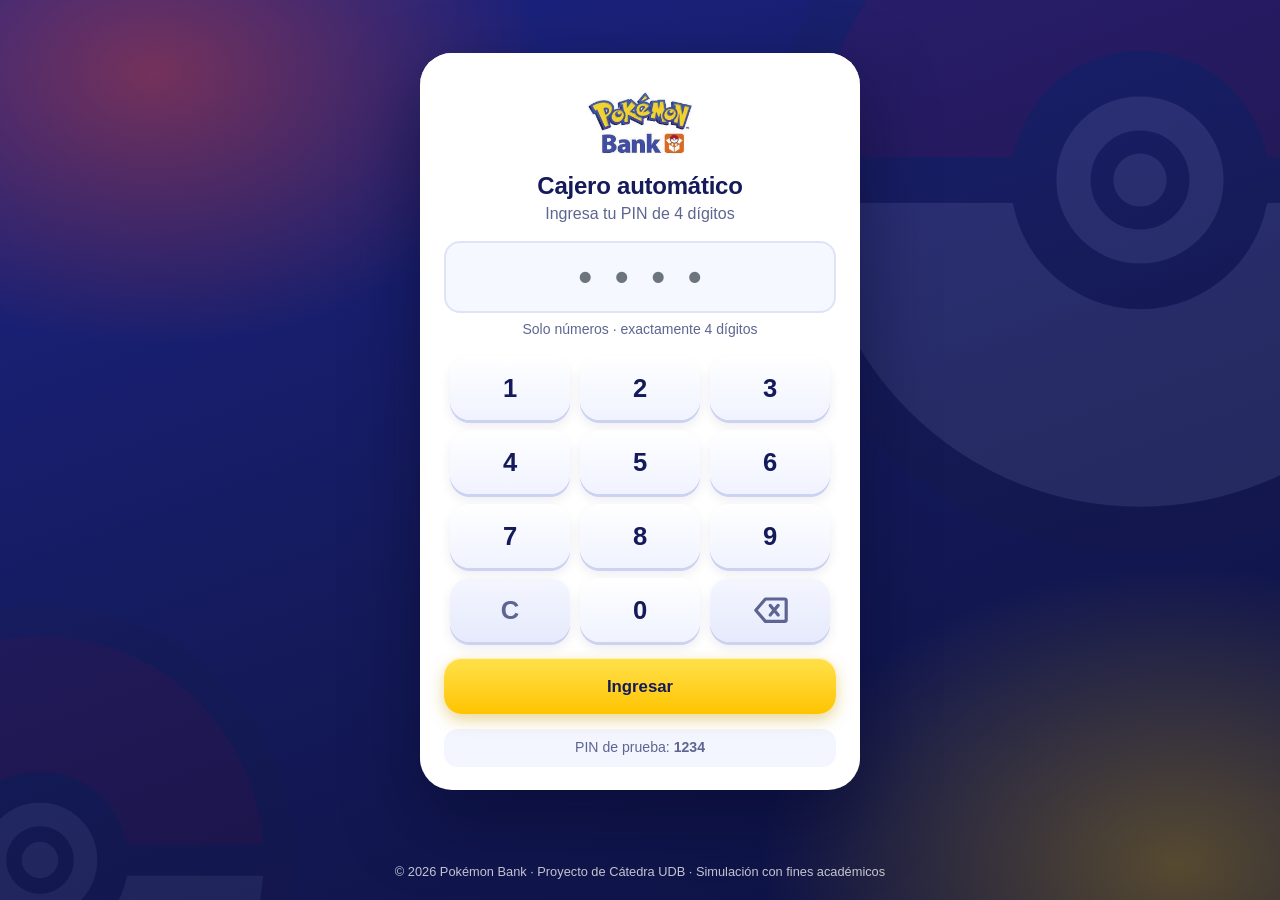
==== commit aa5a8ad9: "feat: integrar la Fase 2 en la interfaz del cajero" ====
--- a/index.html
+++ b/index.html
@@ -14,6 +14,7 @@
   <link rel="icon" type="image/svg+xml" href="images/pokeball.svg">
 </head>
 <body data-view="login">
+  <noscript><div class="alert alert-warning m-3 text-center" role="alert">Pokémon Bank necesita JavaScript activado para funcionar.</div></noscript>
 
   <!-- Iconos (sprite SVG): se reutilizan con <use href="#i-..."> y heredan el color del texto -->
   <svg width="0" height="0" style="position:absolute" aria-hidden="true" focusable="false">
@@ -40,6 +41,7 @@
   <!-- =====================================================================
        APLICACIÓN DE UNA SOLA PÁGINA
        js/main.js muestra una vista según el enlace (#...) y exige el PIN.
+       Los datos del titular se leen de LocalStorage (js/datos.js).
        ===================================================================== -->
 
   <!-- ================= PANTALLA 1: LOGIN ================= -->
@@ -64,7 +66,7 @@
 
           <button type="submit" id="btn-login" class="btn pk-btn pk-btn-yellow btn-block">Ingresar</button>
 
-          <p class="pk-demo"><strong>Usuario de prueba:</strong> Ash Ketchum · PIN <strong>1234</strong></p>
+          <p class="pk-demo">PIN de prueba: <strong>1234</strong></p>
         </form>
       </section>
     </main>
@@ -81,8 +83,8 @@
         <span>Pokémon Bank</span>
       </a>
       <div class="pk-side-user">
-        <div class="pk-avatar" aria-hidden="true">AK</div>
-        <div><strong>Ash Ketchum</strong><small>PKB-2026-000151</small></div>
+        <div class="pk-avatar" aria-hidden="true" data-user="iniciales"></div>
+        <div><strong data-user="nombre"></strong><small data-user="cuenta"></small></div>
       </div>
       <nav class="pk-side-nav" aria-label="Secciones">
         <a href="#acciones" data-nav="acciones"><svg class="pk-i"><use href="#i-home"/></svg>Inicio</a>
@@ -95,7 +97,7 @@
     <!-- Barra superior (móvil y tableta) -->
     <header class="pk-topbar d-flex d-lg-none">
       <img src="images/pokeball.svg" alt="">
-      <div><strong>Ash Ketchum</strong><small>PKB-2026-000151</small></div>
+      <div><strong data-user="nombre"></strong><small data-user="cuenta"></small></div>
     </header>
 
     <!-- ===== Contenido ===== -->
@@ -109,8 +111,8 @@
             <span class="pk-hero-tag">Cuenta de ahorro</span>
           </div>
           <small>Bienvenido a tu cajero</small>
-          <h1 id="t-acciones">Ash Ketchum</h1>
-          <div class="pk-acct">N.º de cuenta <span>PKB-2026-000151</span></div>
+          <h1 id="t-acciones" data-user="nombre"></h1>
+          <div class="pk-acct">N.º de cuenta <span data-user="cuenta"></span></div>
         </article>
 
         <h2 class="pk-h2">¿Qué deseas hacer?</h2>
@@ -196,7 +198,7 @@
             <label class="pk-label" for="monto-retiro">Escribe el monto</label>
             <div class="pk-display"><span>$</span>
               <input type="text" id="monto-retiro" name="monto" class="form-control" inputmode="none" autocomplete="off"
-                     pattern="[0-9]{1,3}" placeholder="0" aria-describedby="ayuda-ret">
+                     pattern="[0-9]{1,3}" placeholder="0" maxlength="3" aria-describedby="ayuda-ret">
             </div>
             <small id="ayuda-ret" class="pk-help pk-help-left">Múltiplos de $5</small>
             <div class="pk-keypad" data-for="monto-retiro" data-dot="0" aria-label="Teclado numérico"></div>
@@ -221,15 +223,18 @@
         <div class="pk-flow-body">
           <div class="pk-balance">
             <small>Saldo disponible</small>
-            <div class="pk-amount" data-saldo></div>
+            <div class="pk-amount" id="monto-saldo"></div>
           </div>
           <ul class="pk-info-list">
-            <li><span>Titular</span><span>Ash Ketchum</span></li>
-            <li><span>N.º de cuenta</span><span>PKB-2026-000151</span></li>
+            <li><span>Titular</span><span data-user="nombre"></span></li>
+            <li><span>N.º de cuenta</span><span data-user="cuenta"></span></li>
             <li><span>Tipo de cuenta</span><span>Ahorro</span></li>
             <li><span>Fecha de consulta</span><span id="fecha-saldo"></span></li>
           </ul>
-          <div class="pk-flow-foot"><a href="#acciones" class="btn pk-btn pk-btn-primary btn-block">Aceptar</a></div>
+          <div class="pk-flow-foot">
+            <button type="button" class="btn pk-btn pk-btn-light" id="btn-pdf-saldo">Comprobante PDF</button>
+            <a href="#acciones" class="btn pk-btn pk-btn-primary">Aceptar</a>
+          </div>
         </div>
       </section>
 
@@ -299,7 +304,7 @@
         </section>
 
         <div class="pk-actions">
-          <button type="button" id="btn-reset" class="btn pk-btn pk-btn-light">Restablecer datos de prueba</button>
+          <button type="button" id="btn-reset" class="btn pk-btn pk-btn-light">Restablecer datos</button>
           <a class="btn pk-btn pk-btn-primary" href="#grafico">Ver gráfico</a>
         </div>
       </section>
@@ -311,35 +316,33 @@
           <p class="text-muted mb-0">Tus operaciones por tipo</p>
         </header>
 
-        <div class="row">
-          <div class="col-lg-6 mb-3">
-            <section class="card pk-panel h-100" aria-labelledby="g1">
-              <h2 id="g1" class="pk-h2">Transacciones por tipo</h2>
-              <div class="pk-donut-wrap">
-                <div class="pk-donut" data-total="0" role="img" aria-label="Gráfico de dona"></div>
-                <ul class="pk-legend">
-                  <li><i class="c-dep"></i> Depósitos <em></em></li>
-                  <li><i class="c-ret"></i> Retiros <em></em></li>
-                  <li><i class="c-pag"></i> Pago de servicios <em></em></li>
-                  <li><i class="c-sal"></i> Consultas de saldo <em></em></li>
-                </ul>
-              </div>
-            </section>
-          </div>
-
-          <div class="col-lg-6 mb-3">
-            <section class="card pk-panel h-100" aria-labelledby="g2">
-              <h2 id="g2" class="pk-h2">Monto acumulado por tipo</h2>
-              <div class="pk-bar-row"><div class="pk-bar-label"><span>Depósitos</span><span></span></div><div class="pk-bar-track"><div class="pk-bar-fill dep"></div></div></div>
-              <div class="pk-bar-row"><div class="pk-bar-label"><span>Retiros</span><span></span></div><div class="pk-bar-track"><div class="pk-bar-fill ret"></div></div></div>
-              <div class="pk-bar-row"><div class="pk-bar-label"><span>Pago de servicios</span><span></span></div><div class="pk-bar-track"><div class="pk-bar-fill pag"></div></div></div>
-              <ul class="pk-info-list mb-0" id="resumen-graf">
-                <li><span>Total ingresado</span><span class="pk-in"></span></li>
-                <li><span>Total egresado</span><span class="pk-out"></span></li>
-                <li><span>Saldo actual</span><span></span></li>
-              </ul>
-            </section>
-          </div>
+        <div class="card pk-panel pk-empty" id="grafico-vacio">
+          <p class="mb-3">Aún no hay transacciones para graficar.</p>
+          <div><a class="btn pk-btn pk-btn-primary" href="#acciones">Hacer una transacción</a></div>
+        </div>
+
+        <div id="grafico-datos">
+          <div class="row">
+            <div class="col-lg-6 mb-3">
+              <section class="card pk-panel h-100" aria-labelledby="g1">
+                <h2 id="g1" class="pk-h2">Número de transacciones por tipo</h2>
+                <div class="pk-chart"><canvas id="grafico-cantidad" role="img"></canvas></div>
+              </section>
+            </div>
+            <div class="col-lg-6 mb-3">
+              <section class="card pk-panel h-100" aria-labelledby="g2">
+                <h2 id="g2" class="pk-h2">Monto acumulado por tipo</h2>
+                <div class="pk-chart"><canvas id="grafico-monto" role="img"></canvas></div>
+              </section>
+            </div>
+          </div>
+          <section class="card pk-panel" aria-label="Totales">
+            <ul class="pk-info-list m-0">
+              <li><span>Transacciones realizadas</span><span id="total-operaciones"></span></li>
+              <li><span>Total ingresado</span><span class="pk-in" id="total-ingresado"></span></li>
+              <li><span>Total egresado</span><span class="pk-out" id="total-egresado"></span></li>
+            </ul>
+          </section>
         </div>
       </section>
 
@@ -355,13 +358,18 @@
     </nav>
   </div>
 
-  <!-- Confirmación y comprobante -->
-  <div id="pk-sheet" class="pk-sheet" role="dialog" aria-modal="true" aria-live="assertive" hidden>
-    <div class="pk-sheet-card" id="pk-sheet-body"></div>
-  </div>
-
-  <div id="pk-toast" class="pk-toast" role="status" aria-live="polite"></div>
-
+  <!-- Librerías de la Fase 2 (versiones fijas, copia local en js/vendor/) -->
+  <script src="js/vendor/sweetalert.min.js"></script>
+  <script src="js/vendor/validate.min.js"></script>
+  <script src="js/vendor/jspdf.umd.min.js"></script>
+  <script src="js/vendor/chart.umd.js"></script>
+
+  <!-- Código propio: el orden importa (main.js usa los módulos anteriores) -->
+  <script src="js/datos.js"></script>
+  <script src="js/validaciones.js"></script>
+  <script src="js/comprobante.js"></script>
+  <script src="js/dialogos.js"></script>
+  <script src="js/graficos.js"></script>
   <script src="js/main.js"></script>
 </body>
 </html>
--- a/css/styles.css
+++ b/css/styles.css
@@ -1,7 +1,7 @@
 /* ==========================================================================
    Pokémon Bank - Simulador de Cajero Automático (ATM)
    Universidad Don Bosco - Lenguajes Interpretados en el Cliente
-   Proyecto de Cátedra (HTML5 + CSS3 + Bootstrap 4)
+   Proyecto de Cátedra (HTML5 + CSS3 + Bootstrap 4 + JavaScript)
 
    Bootstrap 4 aporta la rejilla responsive (container, row, col-*), los
    botones (btn), tarjetas (card), formularios (form-control) y utilidades
@@ -316,21 +316,30 @@
 .pk-info-list li span:first-child { color: var(--pk-muted); }
 .pk-info-list li span:last-child { font-weight: 800; text-align: right; }
 
-/* ---------- 10. Confirmación y comprobante ---------- */
-.pk-sheet { position: fixed; inset: 0; z-index: 100; display: flex; align-items: center; justify-content: center; padding: 1rem; background: rgba(12, 16, 60, .72); backdrop-filter: blur(6px); animation: pk-fade .2s; }
-.pk-sheet-card { width: 100%; max-width: 440px; max-height: 94vh; overflow: auto; padding: 1.5rem; border-radius: 28px; background: #fff; box-shadow: 0 30px 70px rgba(5, 8, 40, .5); animation: pk-up .3s cubic-bezier(.2, 1, .3, 1); text-align: center; }
-.pk-sheet-card h2 { font-size: 1.35rem; margin-bottom: .6rem; }
-.pk-sheet-rows { margin: 0; text-align: left; }
-.pk-sheet-rows div { display: flex; justify-content: space-between; gap: 1rem; padding: .6rem 0; border-bottom: 1px dashed var(--pk-line); }
+/* ---------- 10. Diálogos (SweetAlert con la identidad del banco) ---------- */
+.swal-overlay { background: rgba(12, 16, 60, .72); }
+.swal-modal { width: min(460px, calc(100vw - 24px)); max-height: 94vh; overflow-y: auto; border-radius: 28px; }
+.swal-title { color: var(--pk-navy); font-size: 1.35rem; font-weight: 800; }
+.swal-text { color: var(--pk-muted); text-align: center; white-space: pre-line; }
+.swal-content { margin: 12px 0 0; padding: 0 20px; }
+.swal-footer { display: flex; justify-content: center; flex-wrap: wrap; gap: .5rem; margin-top: 8px; text-align: center; }
+.swal-button-container { flex: 1 1 140px; margin: 0; }
+.swal-button { width: 100%; min-height: 50px; border-radius: 16px; font-size: 1rem; font-weight: 700; }
+.swal-button--confirm { background: var(--g-pag); color: #fff; }
+.swal-button--confirm:not([disabled]):hover { background: #2a3db5; }
+.swal-button--danger { background: var(--g-ret); }
+.swal-button--danger:not([disabled]):hover { background: #b8260f; }
+.swal-button--cancel { background: #fff; color: var(--pk-navy); border: 2px solid var(--pk-line); }
+.swal-button:focus { box-shadow: 0 0 0 3px var(--pk-yellow), 0 0 0 5px rgba(20, 26, 90, .55); }
+
+.pk-sheet-rows { margin: 0; padding: .3rem 1rem; text-align: left; border-radius: 18px; background: #f6f8ff; border: 2px dashed var(--pk-line); }
+.pk-sheet-rows div { display: flex; justify-content: space-between; gap: 1rem; padding: .45rem 0; border-bottom: 1px dashed var(--pk-line); }
 .pk-sheet-rows div:last-child { border-bottom: 0; }
-.pk-sheet-rows dt { color: var(--pk-muted); font-weight: 600; }
-.pk-sheet-rows dd { margin: 0; font-weight: 800; text-align: right; }
-.pk-ticket { margin: .6rem 0 1.1rem; padding: .4rem 1rem; border-radius: 18px; background: #f6f8ff; border: 2px dashed var(--pk-line); }
-.pk-check { width: 84px; height: 84px; margin: 0 auto .6rem; display: grid; place-items: center; border-radius: 50%; color: #fff; background: var(--g-dep); box-shadow: 0 10px 24px rgba(10, 125, 88, .4); animation: pk-pop .45s cubic-bezier(.3, 1.8, .5, 1); }
-.pk-check .pk-i { width: 44px; height: 44px; stroke-width: 3; }
-@keyframes pk-fade { from { opacity: 0; } to { opacity: 1; } }
-@keyframes pk-up { from { transform: translateY(40px); opacity: 0; } to { transform: none; opacity: 1; } }
-@keyframes pk-pop { from { transform: scale(.3); } to { transform: scale(1); } }
+.pk-sheet-rows dt { color: var(--pk-muted); font-weight: 600; font-size: .9rem; }
+.pk-sheet-rows dd { margin: 0; font-weight: 800; font-size: .9rem; text-align: right; color: var(--pk-navy); }
+.pk-pdf-botones { display: flex; gap: .5rem; margin-top: .8rem; }
+.pk-pdf-botones .pk-btn { flex: 1; min-height: 48px; padding: .4rem .6rem; font-size: .95rem; }
+.pk-pdf-estado { min-height: 1.2em; margin: .5rem 0 0; font-size: .85rem; text-align: center; color: var(--pk-muted); }
 
 /* ---------- 11. Historial ---------- */
 .pk-stats { margin-left: -7px; margin-right: -7px; }
@@ -372,27 +381,10 @@
 .pk-actions { display: flex; flex-wrap: wrap; gap: .7rem; margin-top: 1.2rem; }
 .pk-actions .pk-btn { flex: 1 1 200px; }
 
-/* ---------- 12. Gráficos (solo CSS: conic-gradient) ---------- */
-.pk-donut-wrap { display: flex; align-items: center; justify-content: center; flex-wrap: wrap; gap: 1.5rem; }
-.pk-donut { position: relative; width: 190px; height: 190px; flex: none; border-radius: 50%; background: #e8ebfa; box-shadow: 0 10px 24px rgba(20, 26, 90, .18); }
-.pk-donut::before { content: attr(data-total); position: absolute; inset: 28px; display: grid; place-items: center; padding-bottom: 1rem; border-radius: 50%; background: #fff; font-size: 2.4rem; font-weight: 800; color: var(--pk-navy); box-shadow: inset 0 3px 8px rgba(20, 26, 90, .1); }
-.pk-donut::after { content: "transacciones"; position: absolute; left: 0; right: 0; top: 57%; text-align: center; font-size: .72rem; color: var(--pk-muted); }
-.pk-legend { list-style: none; margin: 0; padding: 0; }
-.pk-legend li { display: flex; align-items: center; gap: .6rem; padding: .35rem 0; font-weight: 600; }
-.pk-legend em { margin-left: auto; padding-left: 1rem; font-style: normal; color: var(--pk-muted); font-weight: 700; }
-.pk-legend i { width: 14px; height: 14px; border-radius: 5px; flex: none; }
-.c-dep { background: var(--c-dep); } .c-ret { background: var(--c-ret); } .c-pag { background: var(--c-pag); } .c-sal { background: var(--c-sal); }
-.pk-bar-row { margin-bottom: 1rem; }
-.pk-bar-label { display: flex; justify-content: space-between; margin-bottom: .3rem; font-weight: 700; }
-.pk-bar-track { height: 16px; border-radius: 999px; background: #e8ebfa; overflow: hidden; }
-.pk-bar-fill { height: 100%; min-width: 4px; border-radius: 999px; background: var(--g-dep); transition: width .6s cubic-bezier(.2, 1, .3, 1); }
-.pk-bar-fill.ret { background: var(--g-ret); }
-.pk-bar-fill.pag { background: var(--g-pag); }
-
-/* ---------- 13. Avisos ---------- */
-.pk-toast { position: fixed; left: 50%; top: 14px; z-index: 200; max-width: min(92vw, 460px); padding: .8rem 1.2rem; border-radius: 16px; color: #fff; font-weight: 700; background: var(--pk-navy); box-shadow: 0 12px 30px rgba(0, 0, 0, .35); transform: translate(-50%, -200%); opacity: 0; pointer-events: none; transition: transform .3s cubic-bezier(.2, 1, .3, 1), opacity .2s; }
-.pk-toast.show { transform: translate(-50%, 0); opacity: 1; }
-.pk-toast.error { background: #b8260f; }
+/* ---------- 12. Gráficos (Chart.js) y botón de comprobante ---------- */
+.pk-chart { position: relative; height: 300px; }
+.pk-tx-pdf { flex: none; min-width: 48px; min-height: 44px; padding: .2rem .5rem; border: 2px solid var(--pk-line); border-radius: 14px; font-size: .75rem; font-weight: 800; color: var(--pk-blue); background: #fff; }
+.pk-tx-pdf:hover { border-color: var(--pk-blue); background: #f3f5ff; }
 
 /* ---------- 14. Compatibilidad con las páginas de ejemplos ---------- */
 .pk-main { padding-top: 1.75rem; padding-bottom: 2.5rem; }
@@ -410,11 +402,10 @@
   .pk-amount { font-size: 2.7rem; }
   .pk-amount-btn { height: 76px; font-size: 1.5rem; }
   .pk-display .form-control { font-size: 2.3rem; }
-  .pk-donut-wrap { flex-direction: column; }
-  .pk-legend { width: 100%; }
   .pk-flow-foot { flex-direction: column-reverse; }
-  .pk-sheet { align-items: flex-end; padding: 0; }
-  .pk-sheet-card { max-width: none; border-radius: 28px 28px 0 0; }
+  .pk-tx { gap: .55rem; }
+  .pk-tx-ico { width: 40px; height: 40px; }
+  .pk-chart { height: 280px; }
 }
 @media (prefers-reduced-motion: reduce) {
   *, *::before, *::after { animation: none !important; transition: none !important; scroll-behavior: auto !important; }
